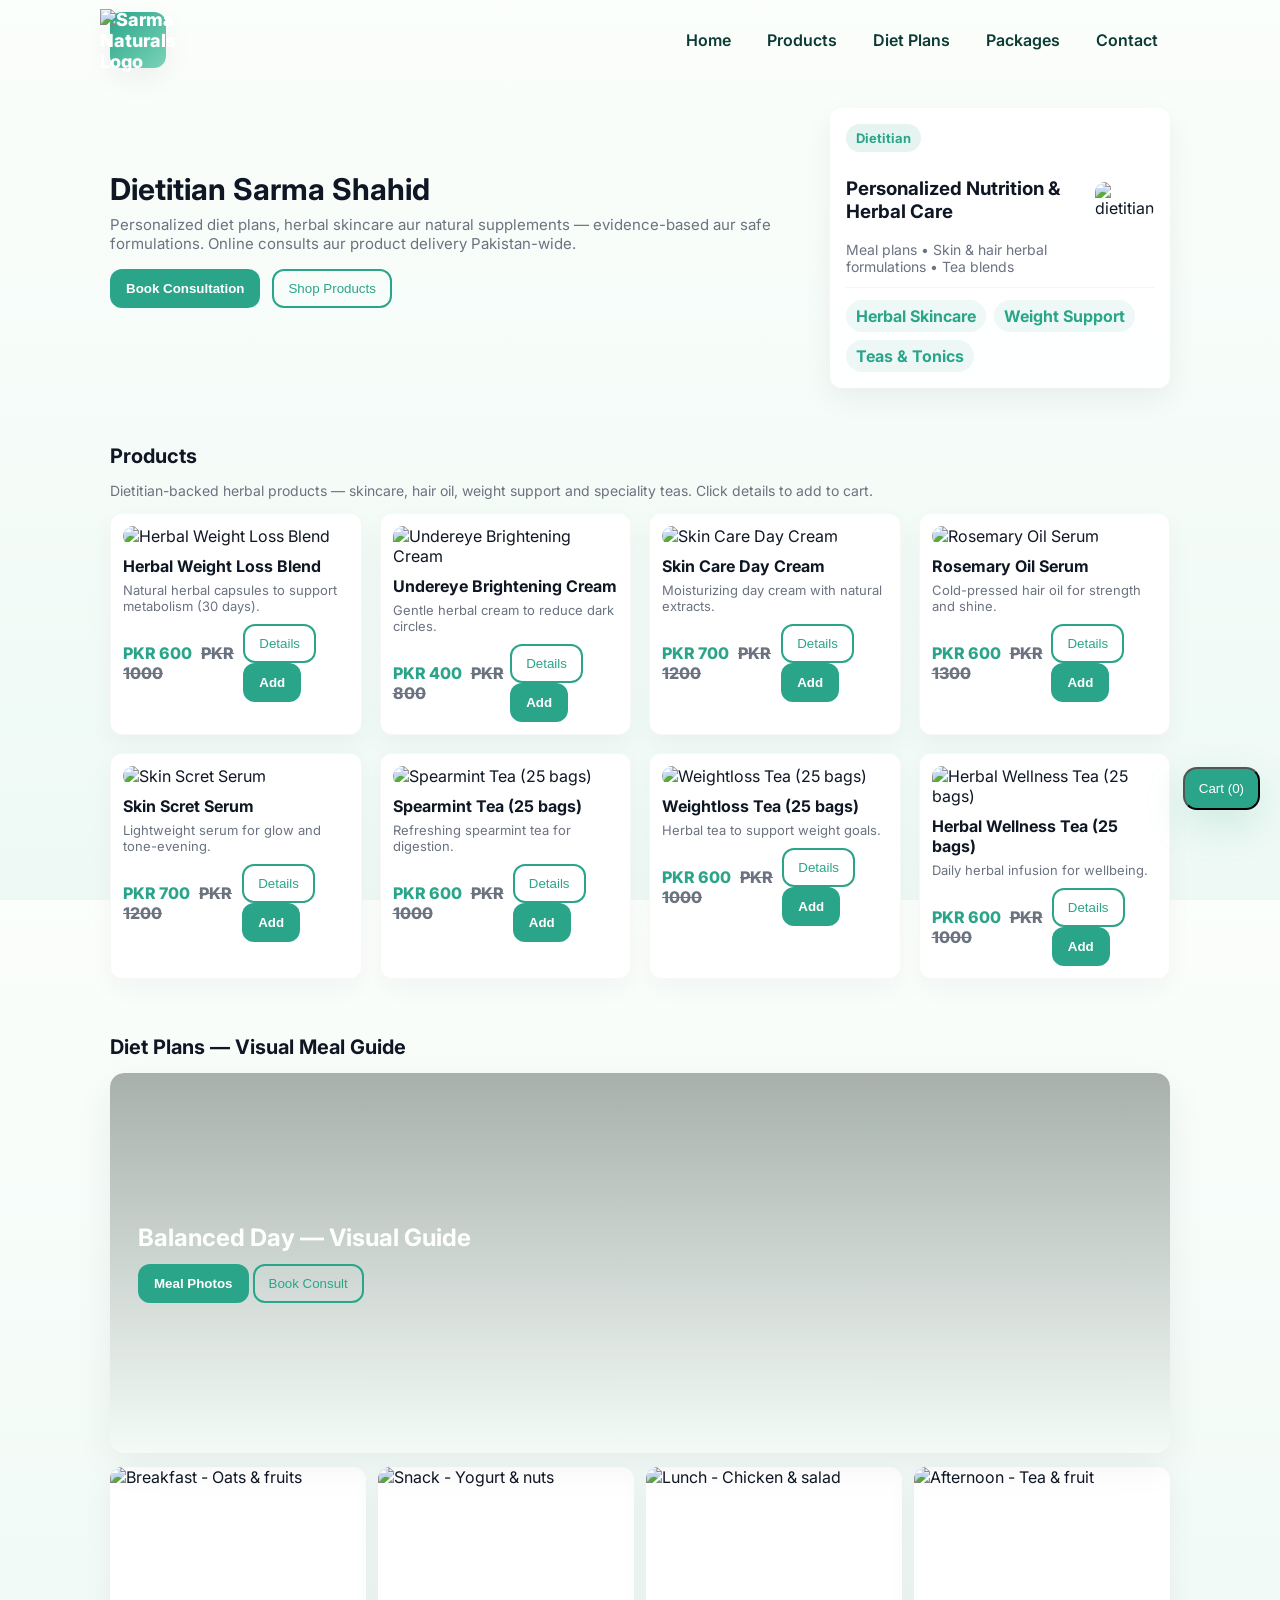
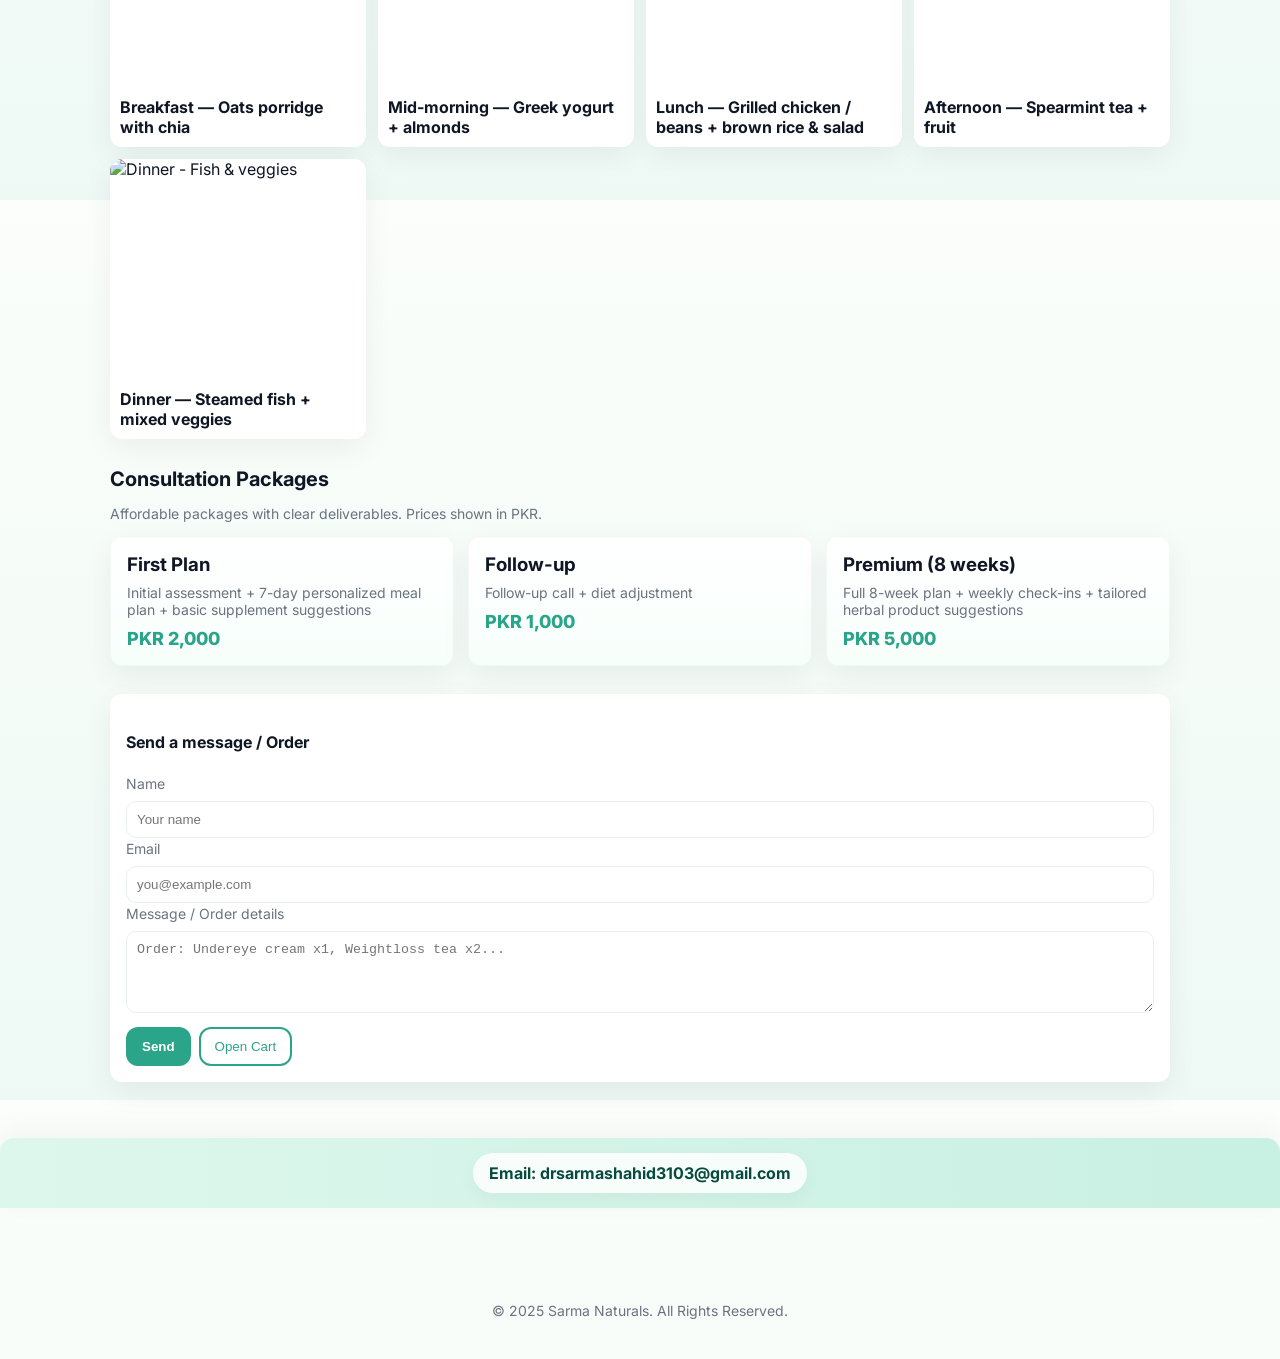
==== index.html @ 8d9a072e "Add files via upload" ====
<!doctype html>
<html lang="ur" dir="ltr">
<head>
  <meta charset="utf-8" />
  <meta name="viewport" content="width=device-width,initial-scale=1" />
  <title>Sarma Naturals — Dietitian & Herbal Wellness</title>
  <head>
  <meta charset="utf-8" />
  <meta name="viewport" content="width=device-width,initial-scale=1" />
  <title>Sarma Naturals — Dietitian & Herbal Wellness</title>

  <!-- Fonts, styles, etc. -->

  <!-- EmailJS SDK -->
  <script type="text/javascript" src="https://cdn.jsdelivr.net/npm/@emailjs/browser@3/dist/email.min.js"></script>
  <script type="text/javascript">
     emailjs.init("DzjH8aBpEjJXr5pza"); // Replace with your EmailJS public key
  </script>

  <!-- Your custom scripts can come after this -->
</head>

  <meta name="description" content="Ayesha Naturals - Dietitian services, personalized diet plans and herbal products (skincare, hair oil, teas, weight-loss blends)." />
  <link href="https://fonts.googleapis.com/css2?family=Inter:wght@300;400;600;800&display=swap" rel="stylesheet">
  <style>
    :root{
      --accent:#2ba58a;
      --accent-2:#7ad3b8;
      --soft-green-top: linear-gradient(90deg, #c7f6df 0%, #a9e9d0 100%);
      --soft-green-footer: linear-gradient(90deg, #def7ed 0%, #c8f0e3 100%);
      --bg:#f7fbf9;
      --muted:#6b7280;
      --card:#ffffff;
      --radius:14px;
      --max-w:1100px;
      --shadow: 0 10px 30px rgba(10,20,20,0.06);
    }
    *{box-sizing:border-box}
    html,body{height:100%;margin:0;font-family:Inter,system-ui,-apple-system,'Segoe UI',Roboto,Arial;background:linear-gradient(180deg,#fbfefb 0%,#eef9f5 100%);color:#0f1724;scroll-behavior:smooth}
    a{color:inherit;text-decoration:none}
    .wrap{max-width:var(--max-w);margin:0 auto;padding:0 20px}


    /* Header below top bar */
    header{display:flex;align-items:center;justify-content:space-between;padding:12px 0;background:transparent;position:relative;z-index:110}
    .brand{display:flex;align-items:center;gap:12px}
    .logo{width:56px;height:56px;border-radius:12px;background:linear-gradient(135deg,var(--accent),var(--accent-2));display:flex;align-items:center;justify-content:center;color:white;font-weight:800;font-size:18px;box-shadow:var(--shadow)}
    nav{display:flex;gap:12px;align-items:center}
    nav a{padding:8px 12px;border-radius:10px;font-weight:600;color:#0b3b33}
    nav a:hover{background:rgba(43,165,138,0.08)}

    /* Hero */
    .hero{display:flex;gap:30px;align-items:center;padding:28px 0}
    .hero-left{flex:1}
    .hero h1{font-size:30px;margin:0 0 10px;line-height:1.02}
    .hero p{margin:0 0 16px;color:var(--muted);font-size:15px}
    .buttons{display:flex;gap:12px;flex-wrap:wrap}
    .btn{background:var(--accent);color:white;padding:12px 16px;border-radius:12px;border:none;cursor:pointer;font-weight:700}
    .btn-outline{background:transparent;border:2px solid var(--accent);color:var(--accent);padding:10px 14px;border-radius:12px;cursor:pointer}

    .hero-card{width:340px;background:linear-gradient(180deg,rgba(255,255,255,0.96),rgba(255,255,255,0.88));backdrop-filter:blur(6px);border-radius:12px;padding:16px;box-shadow:var(--shadow)}

    /* background leaves */
    .bg-hero{position:fixed;inset:0;z-index:-1;pointer-events:none;overflow:hidden}
    .leaf{position:absolute;filter:blur(6px);opacity:.12}
    .leaf.l1{width:520px;left:-140px;top:-80px;transform:rotate(-12deg);background:radial-gradient(circle at 30% 30%, #baf4df, transparent 45%)}
    .leaf.l2{width:420px;right:-120px;bottom:-60px;transform:rotate(22deg);background:radial-gradient(circle at 70% 70%, #dff9f0, transparent 45%)}
    .leaf.l3{width:260px;left:40%;top:-40px;transform:rotate(6deg);background:radial-gradient(circle at 40% 40%, #eafdf6, transparent 40%)}

    /* Sections */
    section{padding:28px 0}
    h2{margin:0 0 12px;font-size:20px}
    .small{color:var(--muted);font-size:14px}

    /* Products */
    .products{display:grid;grid-template-columns:repeat(auto-fill,minmax(220px,1fr));gap:18px;margin-top:12px}
    .card{background:var(--card);border-radius:12px;padding:12px;box-shadow:0 10px 26px rgba(15,23,42,0.04);border:1px solid rgba(15,23,42,0.03);transition:transform .22s,box-shadow .22s}
    .card:hover{transform:translateY(-8px);box-shadow:0 20px 40px rgba(15,23,42,0.08)}
    .card img{width:100%;height:400px;object-fit:cover;border-radius:10px}
    .card h4{margin:10px 0 6px;font-size:16px}
    .meta{color:var(--muted);font-size:13px}
    .price{font-weight:800;color:var(--accent)}

    /* DIET PLAN - large mixed dishes background */
    .diet-hero{
      position:relative;
      border-radius:14px;
      overflow:hidden;
      display:flex;
      align-items:center;
      min-height:380px;
      margin-top:12px;
      background-image: url('https://images.unsplash.com/photo-1504674900247-0877df9cc836?q=80&w=1600&auto=format&fit=crop&ixlib=rb-4.0.3&s=placeholder');
      background-size:cover;
      background-position:center;
      box-shadow:0 12px 40px rgba(15,23,42,0.06);
    }
    .diet-hero::before{
      content:'';
      position:absolute; inset:0;
      background:linear-gradient(180deg, rgba(10,30,20,0.34), rgba(255,255,255,0.02));
      mix-blend-mode: multiply;
    }
    .diet-hero .diet-content{position:relative;z-index:2;padding:28px;max-width:760px;color:white}
    .diet-hero h3{margin:0 0 8px;font-size:24px}
    .diet-hero p{margin:0 0 12px;color:rgba(255,255,255,0.95);font-size:15px}

    /* meal gallery */
    .meal-gallery{display:grid;grid-template-columns:repeat(auto-fit,minmax(220px,1fr));gap:12px;margin-top:14px}
    .meal-card{background:white;border-radius:12px;overflow:hidden;box-shadow:0 8px 30px rgba(10,20,20,0.06)}
    .meal-card img{width:100%;height:220px;object-fit:cover;display:block}
    .meal-card .lbl{padding:10px;font-weight:700}

    /* plan box */
    .plan{background:linear-gradient(180deg,#ffffff,#fbfffb);border-radius:12px;padding:16px;box-shadow:var(--shadow);margin-top:12px}
    .meal{display:flex;justify-content:space-between;padding:10px 0;border-bottom:1px dashed #e9f6f1}
    .meal:last-child{border-bottom:none}

    /* packages */
    .packages{display:flex;gap:14px;flex-wrap:wrap;margin-top:12px}
    .pkg{background:linear-gradient(180deg,#ffffff,#f7fffb);padding:16px;border-radius:12px;flex:1;min-width:220px;box-shadow:var(--shadow);border:1px solid rgba(10,20,20,0.03)}
    .pkg h3{margin:0 0 8px}
    .pkg .price{font-size:18px;margin-top:10px}

    /* contact */
    .contact-grid{display:grid;grid-template-columns:1fr 360px;gap:18px;margin-top:12px}
    .contact-card{background:var(--card);padding:16px;border-radius:12px;box-shadow:var(--shadow)}
    input,textarea,select{width:100%;padding:10px;border-radius:10px;border:1px solid #e6f1ec;margin-top:8px}

    /* floating cart */
    .cart{position:fixed;right:20px;bottom:90px;background:var(--accent);color:white;padding:12px 14px;border-radius:14px;cursor:pointer;box-shadow:0 14px 40px rgba(42,165,138,0.18);z-index:90}

    /* soft green footer bar */
    .footer-bar{height:70px;width:100%;background:var(--soft-green-footer);display:flex;align-items:center;justify-content:center;border-top-left-radius:14px;border-top-right-radius:14px;margin-top:28px;box-shadow:0 -8px 30px rgba(0,0,0,0.04)}
    .footer-bar .info{color:#064b3d;font-weight:700;background:rgba(255,255,255,0.82);padding:10px 16px;border-radius:999px;box-shadow:0 6px 18px rgba(0,0,0,0.04)}

    footer{padding:18px 0 40px;color:var(--muted);font-size:14px}

    /* responsive */
    @media (max-width:980px){
      .hero{flex-direction:column}
      .hero-card{width:100%}
      .diet-hero{min-height:520px;background-position:top}
      nav{display:none}
      .contact-grid{grid-template-columns:1fr}
    }

    /* reveal */
    .reveal{opacity:0;transform:translateY(14px);transition:all .6s ease-out}
    .reveal.visible{opacity:1;transform:none}
  </style>
</head>
<body>

  

  <div class="wrap">
    <!-- Header (below top bar) -->
    <header>
      <div class="logo">
  <img src="logo.jpg" alt="Sarma Naturals Logo" style="width:100px;height:100x;object-fit:contain;">
</div>


      <nav>
        <a href="#about">Home</a>
        <a href="#products">Products</a>
        <a href="#diet">Diet Plans</a>
        <a href="#packages">Packages</a>
        <a href="#contact">Contact</a>
      </nav>
    </header>

    <main>
      <!-- HERO -->
      <section id="about" class="hero">
        <div class="hero-left">
          <h1>Dietitian Sarma Shahid</h1>
          <p>Personalized diet plans, herbal skincare aur natural supplements — evidence-based aur safe formulations. Online consults aur product delivery Pakistan-wide.</p>
          <div class="buttons">
            <button class="btn" onclick="scrollToSection('packages')">Book Consultation</button>
            <button class="btn-outline" onclick="scrollToSection('products')">Shop Products</button>
          </div>
          <div style="margin-top:14px;color:var(--muted);font-size:14px"></div>
        </div>

        <aside class="hero-card reveal">
          <div style="display:flex;justify-content:space-between;align-items:center">
            <div>
              <div style="display:inline-block;background:rgba(43,165,138,0.12);color:var(--accent);padding:6px 10px;border-radius:999px;font-weight:700;font-size:13px;margin-bottom:6px">Dietitian</div>
              <h3>Personalized Nutrition & Herbal Care</h3>
              <div class="small">Meal plans • Skin & hair herbal formulations • Tea blends</div>
            </div>
            <img src="https://images.unsplash.com/photo-1524504388940-b1c1722653e1?q=80&w=400&auto=format&fit=crop&ixlib=rb-4.0.3&s=placeholder" alt="dietitian" style="width:86px;border-radius:10px;object-fit:cover"/>
          </div>
          <hr style="margin:12px 0;border:none;border-top:1px solid #eef8f4"/>
          <div style="display:flex;gap:8px;flex-wrap:wrap">
            <div style="background:rgba(43,165,138,0.08);padding:6px 10px;border-radius:999px;color:var(--accent);font-weight:700">Herbal Skincare</div>
            <div style="background:rgba(43,165,138,0.08);padding:6px 10px;border-radius:999px;color:var(--accent);font-weight:700">Weight Support</div>
            <div style="background:rgba(43,165,138,0.08);padding:6px 10px;border-radius:999px;color:var(--accent);font-weight:700">Teas & Tonics</div>
          </div>
        </aside>
      </section>

      <!-- PRODUCTS -->
      <section id="products">
        <h2>Products</h2>
        <p class="small">Dietitian-backed herbal products — skincare, hair oil, weight support and speciality teas. Click details to add to cart.</p>
        <div class="products" id="products-grid"></div>
      </section>

      <!-- DIET PLAN (large mixed-dishes background) -->
      <section id="diet">
        <h2>Diet Plans — Visual Meal Guide</h2>
        <p class="small"></p>

        <div class="diet-hero reveal" role="img" aria-label="Mixed healthy dishes background">
          <div class="diet-content">
            <h3>Balanced Day — Visual Guide</h3>
            <p></p>
            <div style="margin-top:12px">
              <button class="btn" onclick="scrollToSection('meal-gallery')">Meal Photos</button>
              <button class="btn-outline" onclick="scrollToSection('packages')">Book Consult</button>
            </div>
          </div>
        </div>

        <!-- meal gallery - large images for each food -->
        <div id="meal-gallery" class="meal-gallery">
          <div class="meal-card reveal">
            <img src="https://images.unsplash.com/photo-1546069901-eacef0df6022?q=80&w=1200&auto=format&fit=crop&ixlib=rb-4.0.3&s=placeholder" alt="Breakfast - Oats & fruits" />
            <div class="lbl">Breakfast — Oats porridge with chia</div>
          </div>
          <div class="meal-card reveal">
            <img src="https://images.unsplash.com/photo-1544025162-d76694265947?q=80&w=1200&auto=format&fit=crop&ixlib=rb-4.0.3&s=placeholder" alt="Snack - Yogurt & nuts" />
            <div class="lbl">Mid-morning — Greek yogurt + almonds</div>
          </div>
          <div class="meal-card reveal">
            <img src="https://images.unsplash.com/photo-1543353071-873f17a7a088?q=80&w=1200&auto=format&fit=crop&ixlib=rb-4.0.3&s=placeholder" alt="Lunch - Chicken & salad" />
            <div class="lbl">Lunch — Grilled chicken / beans + brown rice & salad</div>
          </div>
          <div class="meal-card reveal">
            <img src="https://images.unsplash.com/photo-1504674900247-0877df9cc836?q=80&w=1200&auto=format&fit=crop&ixlib=rb-4.0.3&s=placeholder" alt="Afternoon - Tea & fruit" />
            <div class="lbl">Afternoon — Spearmint tea + fruit</div>
          </div>
          <div class="meal-card reveal">
            <img src="https://images.unsplash.com/photo-1504754524776-8f4f37790ca0?q=80&w=1200&auto=format&fit=crop&ixlib=rb-4.0.3&s=placeholder" alt="Dinner - Fish & veggies" />
            <div class="lbl">Dinner — Steamed fish + mixed veggies</div>
          </div>
        </div>

        
<!-- PACKAGES -->
<section id="packages">
  <h2>Consultation Packages</h2>
  <p class="small">Affordable packages with clear deliverables. Prices shown in PKR.</p>

  <div class="packages">
    <div class="pkg reveal">
      <h3>First Plan</h3>
      <div class="small">
        Initial assessment + 7-day personalized meal plan + basic supplement suggestions
      </div>
      <div class="price" style="margin-top:10px;color:var(--accent)">PKR 2,000</div>
    </div>

    <div class="pkg reveal">
      <h3>Follow-up</h3>
      <div class="small">Follow-up call + diet adjustment</div>
      <div class="price" style="margin-top:10px;color:var(--accent)">PKR 1,000</div>
    </div>

    <div class="pkg reveal">
      <h3>Premium (8 weeks)</h3>
      <div class="small">
        Full 8-week plan + weekly check-ins + tailored herbal product suggestions
      </div>
      <div class="price" style="margin-top:10px;color:var(--accent)">PKR 5,000</div>
    </div>
  </div>
</section>


      <!-- CONTACT -->
      

          <aside class="contact-card reveal">
            <h4>Send a message / Order</h4>
            <form id="contact-form" onsubmit="submitContact(event)">
              <label class="small">Name</label>
              <input id="cname" required placeholder="Your name" />
              <label class="small">Email</label>
              <input id="cemail" required type="email" placeholder="you@example.com" />
              <label class="small">Message / Order details</label>
              <textarea id="cmsg" rows="4" placeholder="Order: Undereye cream x1, Weightloss tea x2..."></textarea>
              <div style="display:flex;gap:8px;margin-top:10px">
                <button class="btn">Send</button>
                <button type="button" class="btn-outline" onclick="openCart()">Open Cart</button>
              </div>
            </form>
          </aside>
        </div>
      </section>
 


      <!-- soft green footer bar with contact info -->
      <div class="footer-bar reveal">
        <div class="info">Email: <a href="mailto:drsarmashahid3103@gmail.com">drsarmashahid3103@gmail.com</a></div>
      </div>

      <div style="height:18px"></div>
    </main>

    <button class="cart" onclick="openCart()">Cart (<span id="cart-count">0</span>)</button>

    <footer>
      <div style="display:flex;justify-content:space-between;align-items:center;flex-wrap:wrap;gap:10px">

       
      </div>
    </footer>
  </div>

  <!-- modal -->
  <div id="modal" style="position:fixed;inset:0;display:none;align-items:center;justify-content:center;background:rgba(2,6,23,0.45);z-index:200">
    <div id="modal-box" style="background:white;padding:18px;border-radius:12px;max-width:720px;width:94%;box-shadow:0 18px 40px rgba(2,6,23,0.18)"></div>
  </div>
  <footer>
<center> &copy; 2025 Sarma Naturals. All Rights Reserved.</center>
</footer>

  <script>
    /* ---------- Sample products ---------- */
    
   const products = [
  {
    id: 'p1',
    title: 'Herbal Weight Loss Blend',
    price: 1000,
    discount: 40,
    desc: 'Natural herbal capsules to support metabolism (30 days).',
    img: './images/tea.jpg'
  },
  {
    id: 'p2',
    title: 'Undereye Brightening Cream',
    price: 800,
    discount: 50,
    desc: 'Gentle herbal cream to reduce dark circles.',
    img: './images/undereye.jpg'
  },
  {
    id: 'p3',
    title: 'Skin Care Day Cream',
    price: 1200,
    discount: 41.67,
    desc: 'Moisturizing day cream with natural extracts.',
    img: './images/undereye.jpg'
  },
  {
    id: 'p4',
    title: 'Rosemary Oil Serum',
    price: 1300,
    discount: 53.85,
    desc: 'Cold-pressed hair oil for strength and shine.',
    img: './images/oil serum.jpg'
  },
  {
    id: 'p5',
    title: 'Skin Scret Serum',
    price: 1200,
    discount: 41.67,
    desc: 'Lightweight serum for glow and tone-evening.',
    img: './images/skin.jpg'
  },
  {
    id: 'p6',
    title: 'Spearmint Tea (25 bags)',
   price: 1000,
    discount: 40,
    desc: 'Refreshing spearmint tea for digestion.',
    img: './images/tea.jpg'
  },
  {
    id: 'p7',
    title: 'Weightloss Tea (25 bags)',
    price: 1000,
    discount: 40,
    desc: 'Herbal tea to support weight goals.',
    img: './images/tea.jpg'
  },
  {
    id: 'p8',
    title: 'Herbal Wellness Tea (25 bags)',
    price: 1000,
    discount: 40,
    desc: 'Daily herbal infusion for wellbeing.',
    img: './images/tea.jpg'
  }
];



    /* render products */
    function renderProducts(){
  const grid = document.getElementById('products-grid'); 
  grid.innerHTML = '';

  products.forEach(p => {
    const discountedPrice = p.discount ? (p.price - p.price * (p.discount/100)) : p.price;
    const el = document.createElement('div'); 
    el.className = 'card reveal';
    el.innerHTML = `
      <img src="${p.img}" alt="${p.title}" loading="lazy" />
      <h4>${p.title}</h4>
      <div class="meta">${p.desc}</div>
      <div style="display:flex;justify-content:space-between;align-items:center;margin-top:10px">
        <div class="price">
          PKR ${discountedPrice.toFixed(0)}
          ${p.discount ? `<span style="text-decoration:line-through;color:var(--muted);margin-left:6px;">PKR ${p.price}</span>` : ''}
        </div>
        <div>
          <button class="btn-outline" onclick="showDetails('${p.id}')">Details</button> 
          <button class="btn" onclick="addToCart('${p.id}')">Add</button>
        </div>
      </div>`;
    grid.appendChild(el);
  });
}


    /* cart (localStorage) */
    /* ---------- Cart Logic ---------- */
let cart = JSON.parse(localStorage.getItem('an_cart') || '[]');
function saveCart(){ localStorage.setItem('an_cart', JSON.stringify(cart)); updateCartCount(); }
function updateCartCount(){ document.getElementById('cart-count').innerText = cart.reduce((s,i)=>s+i.qty,0); }
function addToCart(id){
  const p = products.find(x=>x.id===id);
  const found = cart.find(x=>x.id===id);
  if(found) found.qty++;
  else cart.push({id:id,qty:1,title:p.title,price:p.price});
  saveCart();
  toast(`${p.title} cart mein add hogaya`);
}
function changeQty(id, delta){
  const it = cart.find(x=>x.id===id); if(!it) return;
  it.qty += delta; if(it.qty <= 0) cart = cart.filter(x=>x.id!==id);
  saveCart(); openCart();
}
function clearCart(){ if(confirm('Clear the cart?')){ cart = []; saveCart(); closeModal(); } }
function showDetails(id){
  const p = products.find(x=>x.id===id);
  const box = document.getElementById('modal-box');
  box.innerHTML = `<h3>${p.title}</h3>
    <img src="${p.img}" style="width:100%;height:260px;object-fit:cover;border-radius:8px;margin:8px 0" />
    <p>${p.desc}</p>
    <p style="font-weight:800">PKR ${p.price}</p>
    <div style="display:flex;gap:8px;margin-top:12px">
      <button class="btn" onclick="addToCart('${id}'); closeModal();">Add to cart</button>
      <button class="btn-outline" onclick="closeModal()">Close</button>
    </div>`;
  document.getElementById('modal').style.display='flex';
}
function addToCart(id){
  const p = products.find(x=>x.id===id);
  const discountedPrice = p.discount ? (p.price - p.price * (p.discount / 100)) : p.price; // ✅ calculate discounted price
  const found = cart.find(x=>x.id===id);

  if(found) {
    found.qty++;
  } else {
    cart.push({
      id: id,
      qty: 1,
      title: p.title,
      price: discountedPrice  // ✅ store discounted price instead of original
    });
  }

  saveCart();
  toast(`${p.title} cart mein add hogaya`);
}

function closeModal(){ document.getElementById('modal').style.display='none'; }

/* ---------- Open Cart Modal ---------- */
function openCart(){
  if(cart.length === 0){ alert('Cart khaali hai — products add karein'); return; }
  const box = document.getElementById('modal-box');
  let html = '<h3>Your Cart</h3><div>';
  cart.forEach(item=>{
    html += `<div style="display:flex;justify-content:space-between;align-items:center;margin:8px 0">
      <div><strong>${item.title}</strong><div style="font-size:13px;color:var(--muted)">PKR ${item.price} x ${item.qty}</div></div>
      <div><button class="btn-outline" onclick="changeQty('${item.id}',-1)">-</button> <button class="btn-outline" onclick="changeQty('${item.id}',1)">+</button></div>
    </div>`;
  });
  const total = cart.reduce((s,i)=>s + i.price * i.qty, 0);
  html += `</div><div style="margin-top:10px;font-weight:800">Total: PKR ${total}</div>
    <div style="display:flex;gap:8px;margin-top:12px">
      <button class="btn" onclick="checkout()">Checkout</button>
      <button class="btn-outline" onclick="clearCart()">Clear</button>
    </div>`;
  box.innerHTML = html;
  document.getElementById('modal').style.display='flex';
}

/* ---------- Checkout with EmailJS ---------- */
function checkout(){
  if(cart.length === 0){ alert('Cart is empty'); return; }

  const templateParams = {
    order_list: cart.map(i=>`${i.title} x ${i.qty} = PKR ${i.price*i.qty}`).join('\n'),
    total_price: cart.reduce((s,i)=>s + i.price*i.qty, 0)
  };

  // Replace with your EmailJS Service ID and Template ID
  emailjs.send('service_cg8zzlu', 'template_0rgl26k', templateParams)
    .then((response)=>{
      alert('Order sent successfully!');
      cart = []; saveCart(); closeModal();
    }, (error)=>{
      alert('Failed to send order. Try again.');
      console.error(error);
    });
}

/* ---------- Contact Form with EmailJS ---------- */
function submitContact(e){
  e.preventDefault();

  const name = document.getElementById('cname').value;
  const email = document.getElementById('cemail').value;
  const msg = document.getElementById('cmsg').value;

  const templateParams = {
    from_name: name,
    from_email: email,
    message: msg
  };

  emailjs.send('service_cg8zzlu', 'template_0rgl26k', templateParams)
    .then((response) => {
       alert("Message sent successfully!");
       document.getElementById('contact-form').reset();
    }, (error) => {
       alert("Failed to send message, please try again.");
       console.error(error);
    });
}

/* ---------- Helpers ---------- */
function toast(text){
  const d = document.createElement('div');
  d.innerText = text;
  d.style.position = 'fixed';
  d.style.right = '20px';
  d.style.bottom = '160px';
  d.style.background = 'rgba(12,100,80,0.95)';
  d.style.color = 'white';
  d.style.padding = '10px 14px';
  d.style.borderRadius = '10px';
  d.style.zIndex = 9999;
  document.body.appendChild(d);
  setTimeout(()=>d.remove(),2200);
}
function scrollToSection(id){ document.getElementById(id).scrollIntoView({behavior:'smooth'}); }
function initReveal(){
  const obs = new IntersectionObserver((entries)=>{
    entries.forEach(en=>{
      if(en.isIntersecting) en.target.classList.add('visible');
    });
  }, {threshold: 0.12});
  document.querySelectorAll('.reveal').forEach(el=>obs.observe(el));
}

    function scrollToSection(id){ document.getElementById(id).scrollIntoView({behavior:'smooth'}); }

    /* reveal on scroll */
    function initReveal(){
      const obs = new IntersectionObserver((entries)=>{
        entries.forEach(en=>{
          if(en.isIntersecting) en.target.classList.add('visible');
        });
      }, {threshold: 0.12});
      document.querySelectorAll('.reveal').forEach(el=>obs.observe(el));
    }

    /* modal outside click */
    document.getElementById('modal').addEventListener('click', (e)=>{
      if(e.target.id === 'modal') closeModal();
    });

    // init
    renderProducts();
    updateCartCount();
    initReveal();
  </script>
</body>
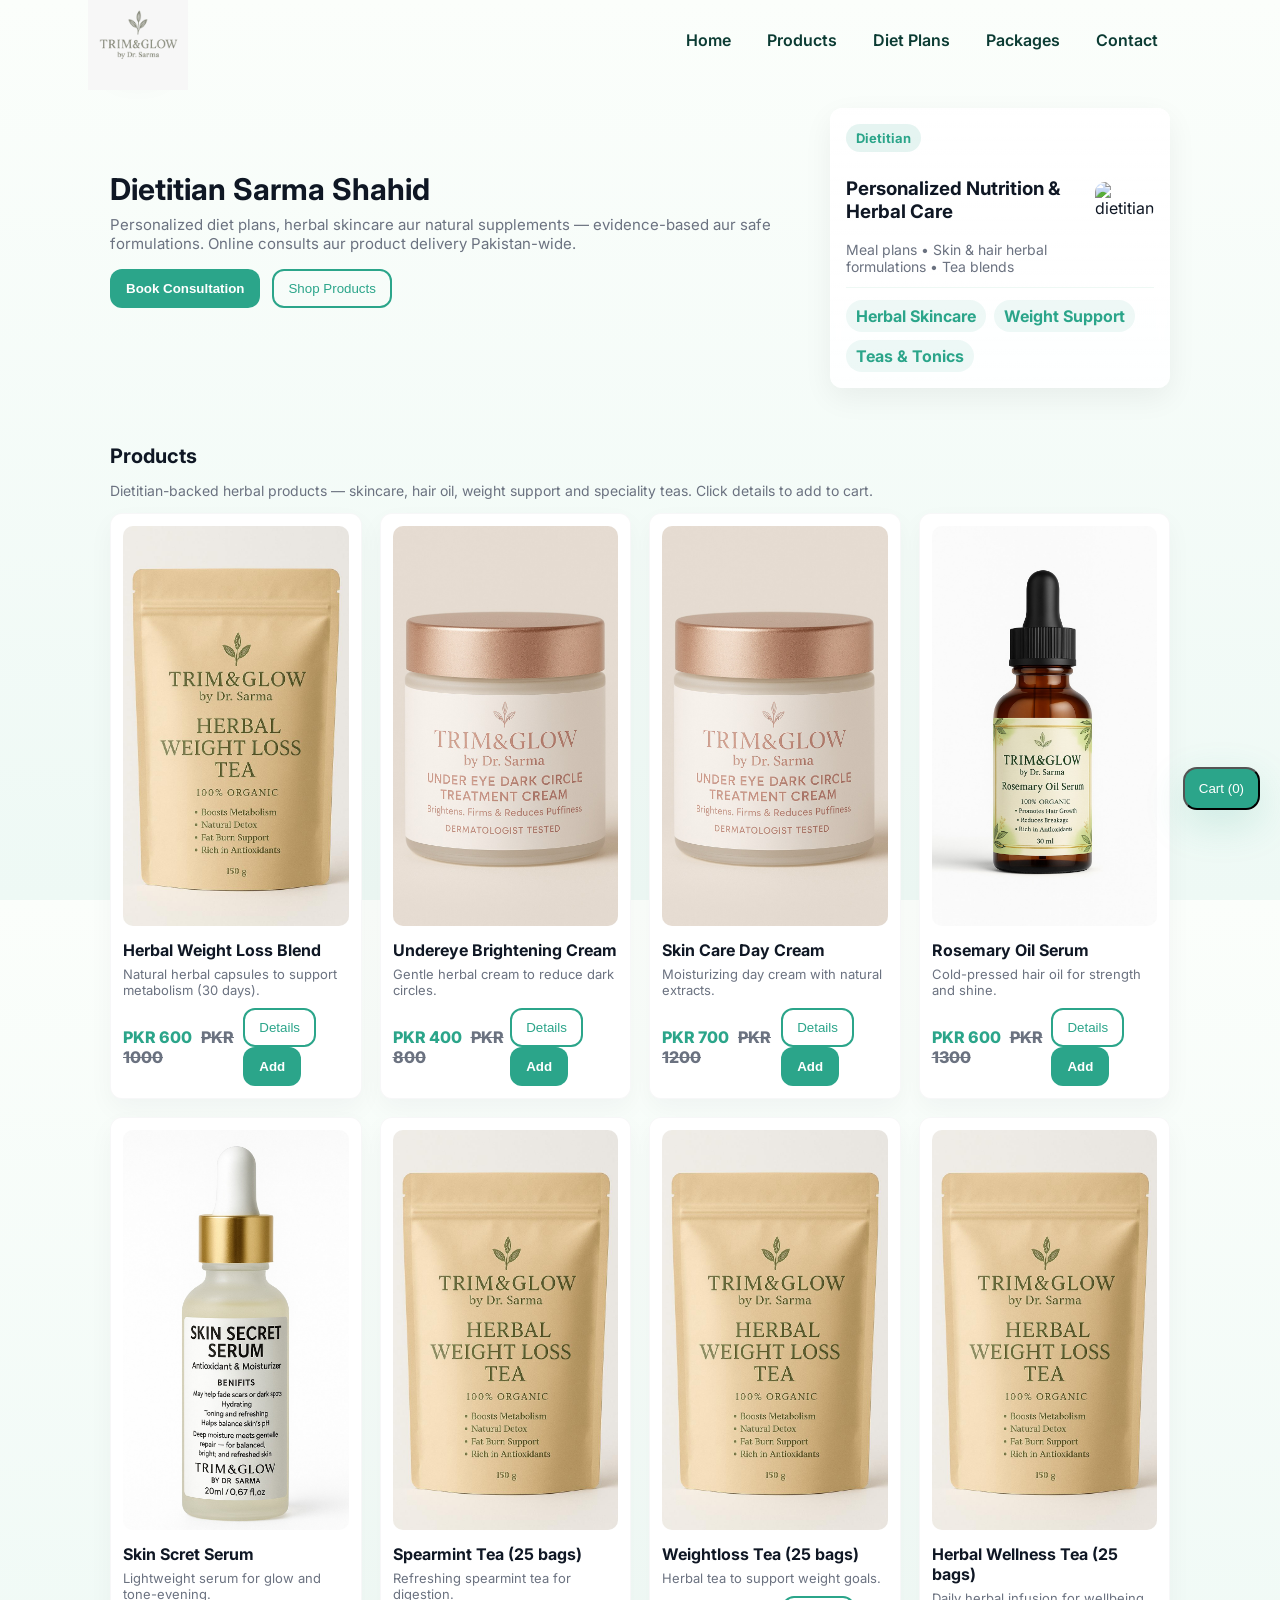
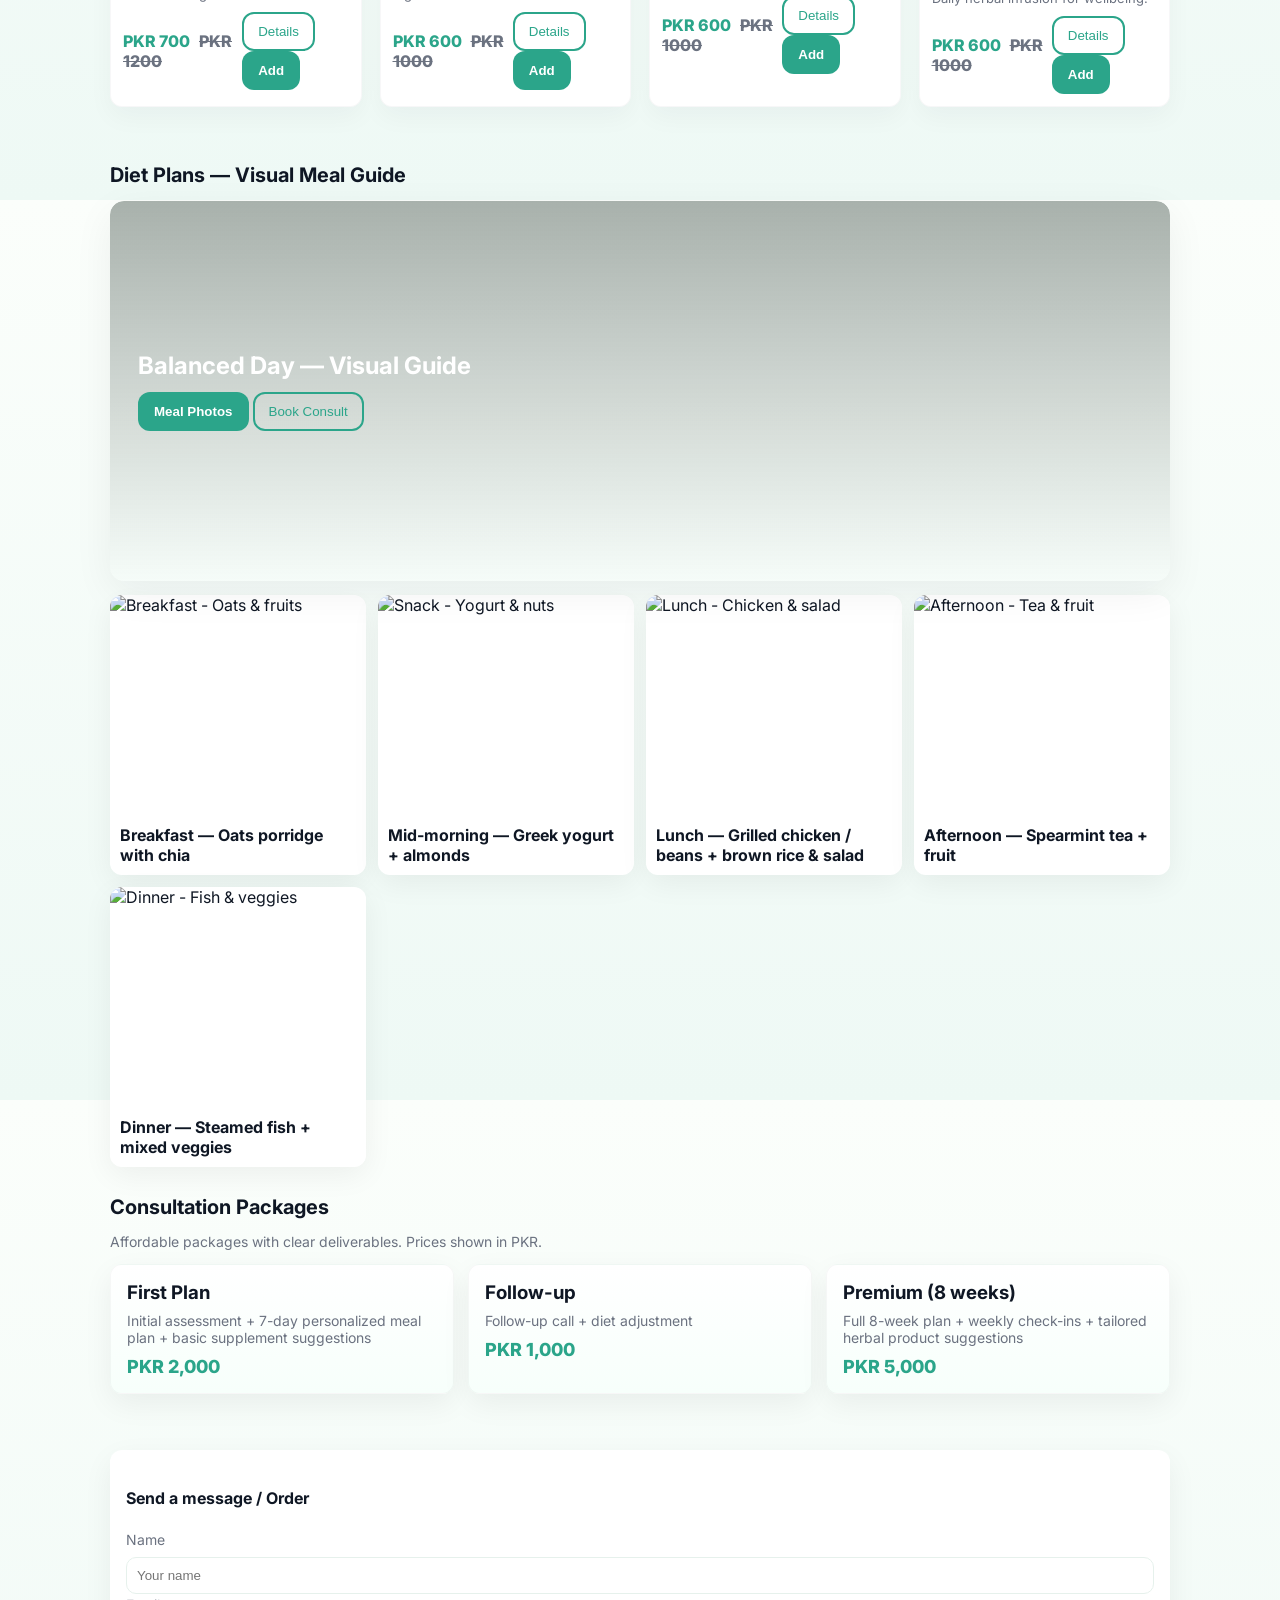
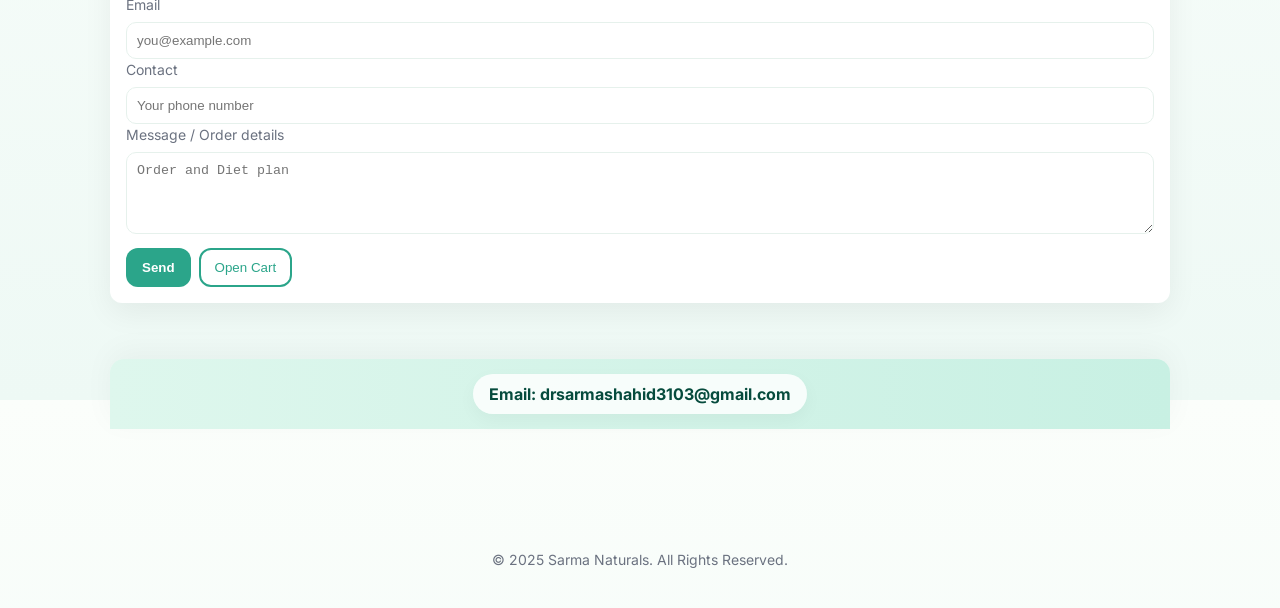
==== commit 371b45e4: "Add files via upload" ====
--- a/index.html
+++ b/index.html
@@ -282,25 +282,31 @@
 
 
       <!-- CONTACT -->
-      
-
-          <aside class="contact-card reveal">
-            <h4>Send a message / Order</h4>
-            <form id="contact-form" onsubmit="submitContact(event)">
-              <label class="small">Name</label>
-              <input id="cname" required placeholder="Your name" />
-              <label class="small">Email</label>
-              <input id="cemail" required type="email" placeholder="you@example.com" />
-              <label class="small">Message / Order details</label>
-              <textarea id="cmsg" rows="4" placeholder="Order: Undereye cream x1, Weightloss tea x2..."></textarea>
-              <div style="display:flex;gap:8px;margin-top:10px">
-                <button class="btn">Send</button>
-                <button type="button" class="btn-outline" onclick="openCart()">Open Cart</button>
-              </div>
-            </form>
-          </aside>
-        </div>
-      </section>
+          <!-- CONTACT -->
+<section id="contact">
+  <aside class="contact-card reveal">
+    <h4>Send a message / Order</h4>
+    <form id="contact-form" onsubmit="submitContact(event)">
+      <label class="small">Name</label>
+      <input id="cname" required placeholder="Your name" />
+
+      <label class="small">Email</label>
+      <input id="cemail" required type="email" placeholder="you@example.com" />
+
+      <label class="small">Contact</label>
+      <input id="cphone" required type="tel" placeholder="Your phone number" />
+
+      <label class="small">Message / Order details</label>
+      <textarea id="cmsg" rows="4" placeholder="Order and Diet plan"></textarea>
+
+      <div style="display:flex;gap:8px;margin-top:10px">
+        <button class="btn">Send</button>
+        <button type="button" class="btn-outline" onclick="openCart()">Open Cart</button>
+      </div>
+    </form>
+  </aside>
+</section>
+
  
 
 
@@ -441,7 +447,7 @@
   if(found) found.qty++;
   else cart.push({id:id,qty:1,title:p.title,price:p.price});
   saveCart();
-  toast(`${p.title} cart mein add hogaya`);
+  toast(`${p.title} Added to cart `);
 }
 function changeQty(id, delta){
   const it = cart.find(x=>x.id===id); if(!it) return;
@@ -479,24 +485,24 @@
   }
 
   saveCart();
-  toast(`${p.title} cart mein add hogaya`);
+  toast(`${p.title} Add to the cart`);
 }
 
 function closeModal(){ document.getElementById('modal').style.display='none'; }
 
 /* ---------- Open Cart Modal ---------- */
 function openCart(){
-  if(cart.length === 0){ alert('Cart khaali hai — products add karein'); return; }
+  if(cart.length === 0){ alert('Cart empty — add products'); return; }
   const box = document.getElementById('modal-box');
   let html = '<h3>Your Cart</h3><div>';
   cart.forEach(item=>{
     html += `<div style="display:flex;justify-content:space-between;align-items:center;margin:8px 0">
-      <div><strong>${item.title}</strong><div style="font-size:13px;color:var(--muted)">PKR ${item.price} x ${item.qty}</div></div>
+      <div style="font-size:13px;color:var(--muted)">PKR ${Math.round(item.price)} x ${item.qty}</div>
       <div><button class="btn-outline" onclick="changeQty('${item.id}',-1)">-</button> <button class="btn-outline" onclick="changeQty('${item.id}',1)">+</button></div>
     </div>`;
   });
   const total = cart.reduce((s,i)=>s + i.price * i.qty, 0);
-  html += `</div><div style="margin-top:10px;font-weight:800">Total: PKR ${total}</div>
+  html += `</div><div style="margin-top:10px;font-weight:800">Total: PKR ${Math.round(total)}</div>
     <div style="display:flex;gap:8px;margin-top:12px">
       <button class="btn" onclick="checkout()">Checkout</button>
       <button class="btn-outline" onclick="clearCart()">Clear</button>
@@ -506,10 +512,29 @@
 }
 
 /* ---------- Checkout with EmailJS ---------- */
-function checkout(){
-  if(cart.length === 0){ alert('Cart is empty'); return; }
+/* ---------- Checkout with EmailJS ---------- */
+function checkout() {
+  if(cart.length === 0){ 
+    alert('Cart is empty'); 
+    return; 
+  }
+
+  {
+      // Open a new page for checkout
+  const cartData = encodeURIComponent(JSON.stringify(cart));
+  window.open(`checkout.html?cart=${cartData}`, '_blank');
+  }
+
+
+
+  // Prompt for Name & Email
+
+
+
 
   const templateParams = {
+    from_name: cname,
+    from_email: cemail,
     order_list: cart.map(i=>`${i.title} x ${i.qty} = PKR ${i.price*i.qty}`).join('\n'),
     total_price: cart.reduce((s,i)=>s + i.price*i.qty, 0)
   };
@@ -518,7 +543,9 @@
   emailjs.send('service_cg8zzlu', 'template_0rgl26k', templateParams)
     .then((response)=>{
       alert('Order sent successfully!');
-      cart = []; saveCart(); closeModal();
+      cart = []; 
+      saveCart(); 
+      closeModal();
     }, (error)=>{
       alert('Failed to send order. Try again.');
       console.error(error);
